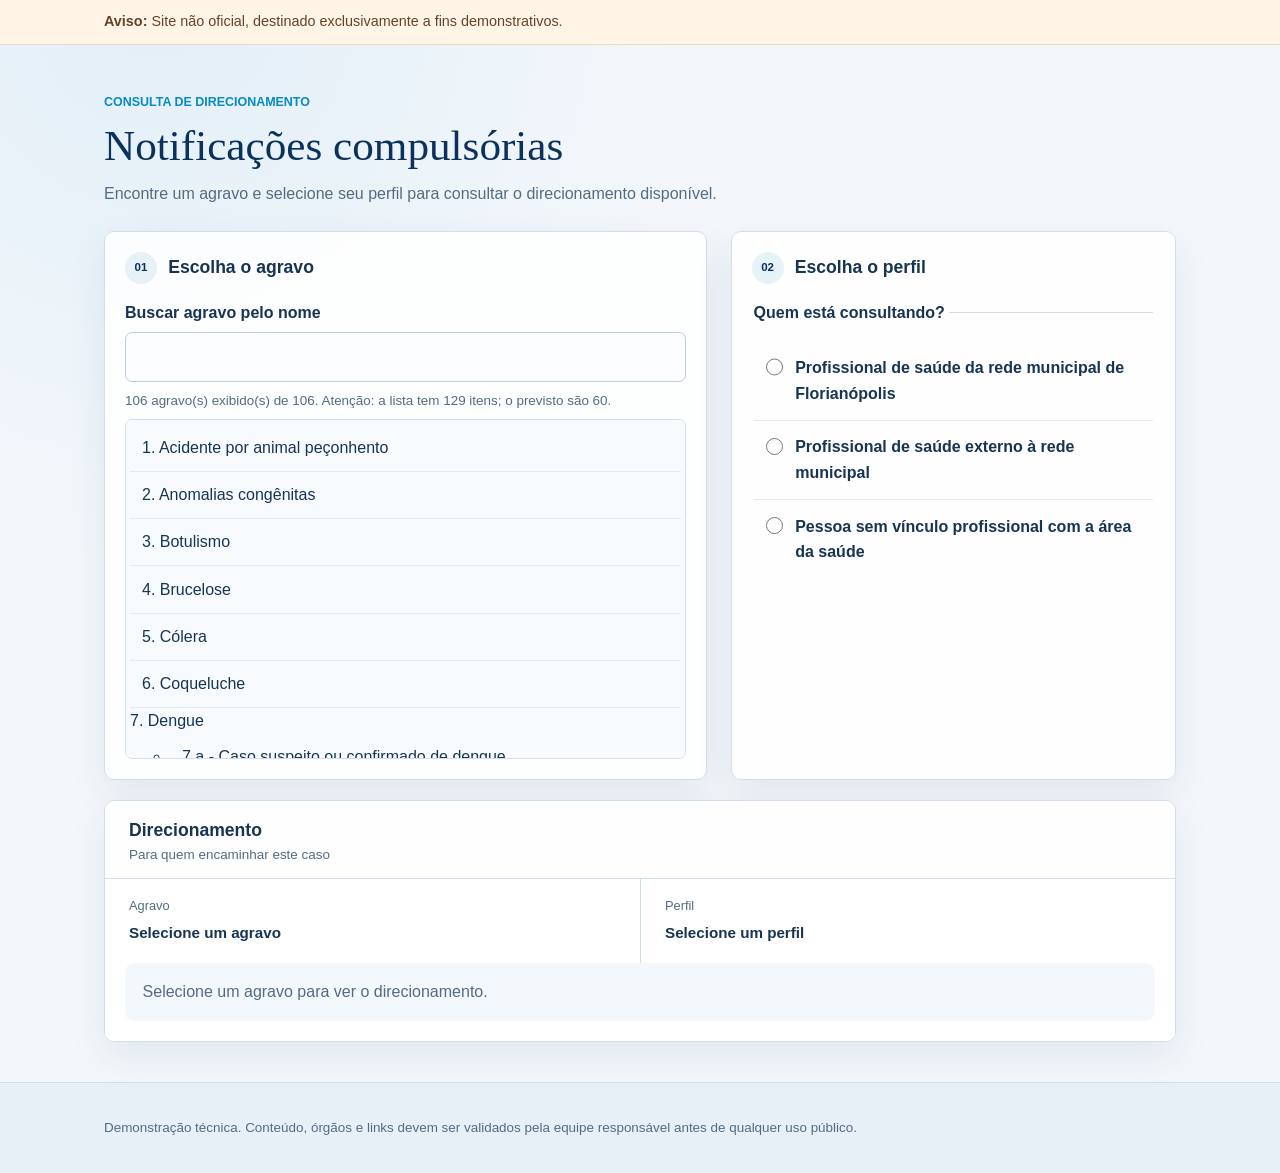
==== public/notificacao.html @ 5b137be0 "Update script source in notificacao.html" ====
<!doctype html>
<html lang="pt-BR">
<head>
  <meta charset="utf-8">
  <meta name="viewport" content="width=device-width, initial-scale=1">
  <meta http-equiv="Content-Security-Policy" content="default-src 'self'; script-src 'self'; style-src 'self'; img-src 'self' data:; connect-src 'self'; base-uri 'none'; form-action 'none'; object-src 'none'">
  <meta name="referrer" content="strict-origin-when-cross-origin">
  <title>Notificação Compulsória — Vigilância em Saúde (DEMONSTRAÇÃO)</title>
  <link rel="stylesheet" href="css/styles.css?v=20261022-vigilancia-epidemiologica">
</head>
<body>
  <a class="pular" href="#principal">Pular para o conteúdo</a>

  <div class="aviso" role="note">
    <div class="wrap">
      <strong>Aviso:</strong> Site não oficial, destinado exclusivamente a fins demonstrativos.
    </div>
  </div>

  <main id="principal" class="wrap">
    <div class="introducao">
      <p class="sobretitulo">Consulta de direcionamento</p>
      <h1>Notificações compulsórias</h1>
      <p>Encontre um agravo e selecione seu perfil para consultar o direcionamento disponível.</p>
    </div>

    <section aria-labelledby="h-agravo">
      <h2 id="h-agravo"><span class="etapa" aria-hidden="true">01</span> Escolha o agravo</h2>
      <label for="busca">Buscar agravo pelo nome</label>
      <input id="busca" type="search" autocomplete="off" aria-describedby="busca-status">
      <p id="busca-status" role="status"></p>
      <ul id="lista-agravos" class="lista-agravos" aria-label="Lista de agravos"></ul>
      <div id="conceito-agravo" class="conceito-agravo" role="tooltip" hidden></div>
    </section>

    <section aria-labelledby="h-perfil">
      <h2 id="h-perfil"><span class="etapa" aria-hidden="true">02</span> Escolha o perfil</h2>
      <fieldset>
        <legend>Quem está consultando?</legend>
        <div id="perfis"></div>
      </fieldset>
    </section>

    <section aria-labelledby="h-resultado">
      <h2 id="h-resultado"><span class="etapa" aria-hidden="true">03</span> Direcionamento</h2>
      <div id="resultado" class="resultado" aria-live="polite"></div>
    </section>
  </main>

  <footer class="rodape">
    <div class="wrap">
      <p>Demonstração técnica. Conteúdo, órgãos e links devem ser validados pela equipe responsável antes de qualquer uso público.</p>
    </div>
  </footer>

  <script src="js/app.js?v=20261022-exigir-agravo" defer></script>
</body>
</html>
---- public/css/styles.css ----
:root {
  color-scheme: light;
  --cor-texto: #173452;
  --cor-texto-suave: #536b83;
  --cor-fundo: #f3f7fb;
  --cor-superficie: #ffffff;
  --cor-primaria: #078bc2;
  --cor-primaria-escura: #0b315d;
  --cor-destaque: #a33e35;
  --cor-fundo-suave: #e7f1f8;
  --cor-borda: #d2dfeb;
  --sombra: 0 14px 38px rgba(16, 50, 86, .08);
  --fonte: "Aptos", "Segoe UI", sans-serif;
}

* { box-sizing: border-box; }
body {
  margin: 0;
  font-family: var(--fonte);
  color: var(--cor-texto);
  background: radial-gradient(ellipse at 12% 0%, #e3eff8 0, transparent 34rem), var(--cor-fundo);
  line-height: 1.6;
}
.wrap { max-width: 1120px; margin: 0 auto; padding: 1.25rem 1.5rem; }

.pular { position: absolute; left: -999px; }
.pular:focus { left: 1rem; top: 1rem; background: #fff; padding: .5rem 1rem; z-index: 10; outline: 3px solid var(--cor-primaria); }

.topo { background: var(--cor-primaria-escura); color: #fff; border-bottom: 4px solid #12a8d8; }
.topo .wrap { display: flex; align-items: center; padding-top: .75rem; padding-bottom: .75rem; }
.marca { display: flex; align-items: center; gap: .75rem; }
.marca-simbolo { display: grid; place-items: center; width: 2.5rem; height: 2.5rem; border: 1px solid rgba(255, 255, 255, .4); border-radius: 7px; color: #fff; font-size: .8rem; font-weight: 800; }
.marca-nome { display: grid; gap: .05rem; font-size: .95rem; font-weight: 700; line-height: 1.2; }
.marca-nome small { color: #c6e3f1; font-size: .72rem; font-weight: 500; text-transform: uppercase; }

.aviso { background: #fff4e6; color: #63442b; border-bottom: 1px solid #ead9c3; font-size: .9rem; }
.aviso .wrap { padding-top: .65rem; padding-bottom: .65rem; }

#principal {
  display: grid;
  grid-template-columns: minmax(0, 1.15fr) minmax(300px, .85fr);
  gap: 1.25rem 1.5rem;
  padding-top: 2.5rem;
  padding-bottom: 2.5rem;
}
.introducao { grid-column: 1 / -1; max-width: 760px; padding: .5rem 0 .25rem; }
.sobretitulo { margin: 0 0 .55rem; color: var(--cor-primaria); font-size: .78rem; font-weight: 800; text-transform: uppercase; }
h1 {
  max-width: 760px;
  margin: 0 0 .7rem;
  font-family: Georgia, "Times New Roman", serif;
  font-size: 2.7rem;
  font-weight: 500;
  line-height: 1.12;
  color: #0b315d;
}
.introducao > p:last-child { max-width: 680px; margin: 0; color: var(--cor-texto-suave); }
#principal > section {
  min-width: 0;
  padding: 1.25rem;
  background: rgba(255, 255, 255, .88);
  border: 1px solid var(--cor-borda);
  border-radius: 10px;
  box-shadow: var(--sombra);
}
#principal > section[aria-labelledby="h-resultado"] {
  grid-column: 1 / -1;
  padding: 0;
  overflow: hidden;
}
#principal > section[aria-labelledby="h-resultado"] > h2 {
  display: block;
  margin: 0;
  padding: 1.1rem 1.5rem .9rem;
  border-bottom: 1px solid var(--cor-borda);
}
#principal > section[aria-labelledby="h-resultado"] > h2 .etapa { display: none; }
#principal > section[aria-labelledby="h-resultado"] > h2::after {
  display: block;
  margin-top: .25rem;
  color: var(--cor-texto-suave);
  content: "Para quem encaminhar este caso";
  font-size: .84rem;
  font-weight: 400;
}
.resultado { min-height: 0; padding: 0; border: 0; border-radius: 0; background: #fff; }
.resultado-contexto { display: grid; grid-template-columns: repeat(2, minmax(0, 1fr)); }
.resultado-campo { min-width: 0; display: grid; align-content: start; gap: .3rem; padding: 1.1rem 1.5rem; }
.resultado-campo + .resultado-campo { border-left: 1px solid var(--cor-borda); }
.resultado-rotulo { color: var(--cor-texto-suave); font-size: .8rem; }
.resultado-valor { color: var(--cor-texto); font-size: .95rem; overflow-wrap: anywhere; }
.resultado-conteudo { padding: 0 1.25rem 1.25rem; }
.resultado-mensagem { margin: 0; padding: 1rem 1.1rem; border-radius: 9px; color: var(--cor-texto-suave); background: #f2f8fc; }
.resultado-contato {
  padding: 1.25rem 1.5rem;
  border-left: 4px solid #0b8993;
  border-radius: 12px;
  background: #e2f3f4;
}
.resultado-contato-rotulo { margin: 0 0 .15rem; color: var(--cor-texto-suave); font-size: .85rem; }
.resultado-contato-titulo { margin: 0 0 .85rem; color: var(--cor-primaria-escura); font-size: 1.15rem; }
.resultado-contato-acoes { display: flex; flex-wrap: wrap; align-items: center; gap: .75rem 1rem; }
.resultado-telefone { color: var(--cor-primaria-escura); font-size: clamp(1.3rem, 3vw, 1.75rem); font-weight: 800; text-decoration: none; }
.botao-ligar, .botao-copiar {
  min-height: 44px;
  display: inline-flex;
  align-items: center;
  justify-content: center;
  gap: .5rem;
  padding: .65rem 1rem;
  border: 1px solid transparent;
  border-radius: 9px;
  font: inherit;
  font-size: .9rem;
  font-weight: 700;
  text-decoration: none;
  cursor: pointer;
  transition: background .16s ease, border-color .16s ease, transform .16s ease;
}
.botao-ligar { color: #fff; background: #087f89; }
.botao-ligar:hover { background: #066b74; }
.botao-ligar-icone { font-size: 1.05rem; }
.botao-celk {
  min-height: 46px;
  display: inline-flex;
  align-items: center;
  justify-content: center;
  gap: .65rem;
  padding: .7rem 1.1rem;
  border-radius: 9px;
  color: #fff;
  background: #087f89;
  font-size: .95rem;
  font-weight: 700;
  text-decoration: none;
  transition: background .16s ease, transform .16s ease;
}
.botao-celk:hover { background: #066b74; transform: translateY(-1px); }
.botao-celk:focus-visible { outline: 3px solid #12a8d8; outline-offset: 3px; }
.botao-celk-icone { font-size: 1.1rem; }
.botao-copiar { margin-top: .8rem; border-color: var(--cor-borda); color: var(--cor-primaria-escura); background: transparent; font-weight: 500; }
.botao-copiar:hover { border-color: #93bec8; background: rgba(255, 255, 255, .55); }
.botao-ligar:focus-visible, .botao-copiar:focus-visible { outline: 3px solid #12a8d8; outline-offset: 3px; }
.resultado-status-copia { min-height: 1.35em; margin: .25rem 0 0; color: var(--cor-primaria-escura); font-size: .82rem; }
.resultado-painel { padding: 1.1rem 1.25rem; border-left: 4px solid var(--cor-primaria); border-radius: 0 9px 9px 0; background: #f2f8fc; }
.resultado-painel p { margin: .35rem 0; }
.resultado-painel-titulo { color: var(--cor-primaria-escura); font-size: 1.05rem; font-weight: 750; }
.resultado-painel-texto { line-height: 1.65; }
.resultado-painel-orgao { font-weight: 700; }
.resultado-painel a { color: var(--cor-primaria-escura); font-weight: 700; text-underline-offset: .2em; }
h2 { display: flex; align-items: center; gap: .7rem; font-size: 1.1rem; line-height: 1.3; margin: 0 0 1rem; }
.etapa { display: grid; place-items: center; flex: 0 0 2rem; width: 2rem; height: 2rem; border-radius: 50%; background: var(--cor-fundo-suave); color: var(--cor-primaria-escura); font-size: .72rem; font-weight: 800; }

label { display: block; font-weight: 650; margin-bottom: .4rem; }
input[type="search"] {
  width: 100%; min-height: 48px; padding: .7rem .85rem; font: inherit; color: var(--cor-texto);
  background: #fbfdff; border: 1px solid #bbccdc; border-radius: 7px;
  transition: border-color .18s ease, box-shadow .18s ease, background .18s ease;
}
input[type="search"]:focus { background: #fff; border-color: var(--cor-primaria); box-shadow: 0 0 0 3px rgba(7, 139, 194, .16); outline: 0; }
button:focus-visible, input[type="radio"]:focus-visible {
  outline: 3px solid #12a8d8; outline-offset: 3px;
}
#busca-status { min-height: 1.5em; margin: .5rem 0; color: var(--cor-texto-suave); font-size: .84rem; }

.lista-agravos { list-style: none; padding: .25rem; margin: .5rem 0 0; max-height: 340px; overflow: auto; background: #f7fbfe; border: 1px solid var(--cor-borda); border-radius: 7px; }
.lista-agravos li { border-bottom: 1px solid #e2ebf3; }
.lista-agravos li:last-child { border-bottom: 0; }
.item-agravo {
  width: 100%; min-height: 44px; text-align: left; padding: .65rem .75rem; font: inherit; background: transparent;
  border: 0; border-radius: 5px; cursor: pointer; color: var(--cor-texto); transition: background .16s ease, color .16s ease;
}
.item-agravo:hover { background: #e8f3fa; }
.item-agravo[aria-pressed="true"] { background: var(--cor-primaria); color: #fff; font-weight: 650; }
.vazio { padding: .9rem; color: var(--cor-texto-suave); }
.conceito-agravo {
  position: fixed;
  z-index: 20;
  width: max-content;
  max-width: min(22rem, calc(100vw - 1.5rem));
  max-height: min(12rem, calc(100vh - 1.5rem));
  overflow: auto;
  padding: .7rem .85rem;
  color: #fff;
  background: #173452;
  border: 1px solid #fff;
  border-radius: 7px;
  box-shadow: 0 6px 20px rgba(16, 50, 86, .24);
  font-size: .9rem;
  line-height: 1.45;
  overflow-wrap: anywhere;
  pointer-events: none;
}
.conceito-agravo[hidden] { display: none; }
.grupo-agravo-titulo:focus-visible { outline: 3px solid #12a8d8; outline-offset: 3px; }

fieldset { min-width: 0; border: 0; border-top: 1px solid var(--cor-borda); padding: 1rem 0 0; }
legend { font-weight: 700; padding: 0 .25rem 0 0; }
.opcao { display: flex; gap: .75rem; align-items: flex-start; padding: .85rem .75rem; margin: 0; border-bottom: 1px solid #e3ebf2; cursor: pointer; }
.opcao:last-child { border-bottom: 0; }
.opcao input { flex: 0 0 auto; margin: .2rem 0 0; width: 1.1rem; height: 1.1rem; accent-color: var(--cor-primaria); }
.opcao:has(input:checked) { color: var(--cor-primaria-escura); background: #edf6fb; border-radius: 6px; }

.pendente { display: inline-block; margin-top: .4rem; }

.rodape { background: #e7f0f7; border-top: 1px solid var(--cor-borda); }
.rodape p { font-size: .84rem; color: var(--cor-texto-suave); margin: 0; padding: .9rem 0; }

@media (max-width: 720px) {
  .wrap { padding-left: 1rem; padding-right: 1rem; }
  #principal { grid-template-columns: minmax(0, 1fr); gap: 1rem; padding-top: 1.75rem; padding-bottom: 1.75rem; }
  #principal > section[aria-labelledby="h-resultado"] { grid-column: auto; }
  #principal > section { padding: 1rem; }
  #principal > section[aria-labelledby="h-resultado"] { padding: 0; }
  #principal > section[aria-labelledby="h-resultado"] > h2 { padding: 1rem; }
  .resultado-contexto { grid-template-columns: minmax(0, 1fr); }
  .resultado-campo { padding: .85rem 1rem; }
  .resultado-campo + .resultado-campo { border-top: 1px solid var(--cor-borda); border-left: 0; }
  .resultado-conteudo { padding: 0 .75rem .75rem; }
  .resultado-contato { padding: 1rem; }
  .resultado-contato-acoes { align-items: flex-start; flex-direction: column; }
  .botao-celk { width: 100%; }
  .introducao { padding-top: 0; }
  h1 { font-size: 1.9rem; }
  .lista-agravos { max-height: 280px; }
}
@media (prefers-reduced-motion: reduce) { *, *::before, *::after { transition: none !important; scroll-behavior: auto !important; } }
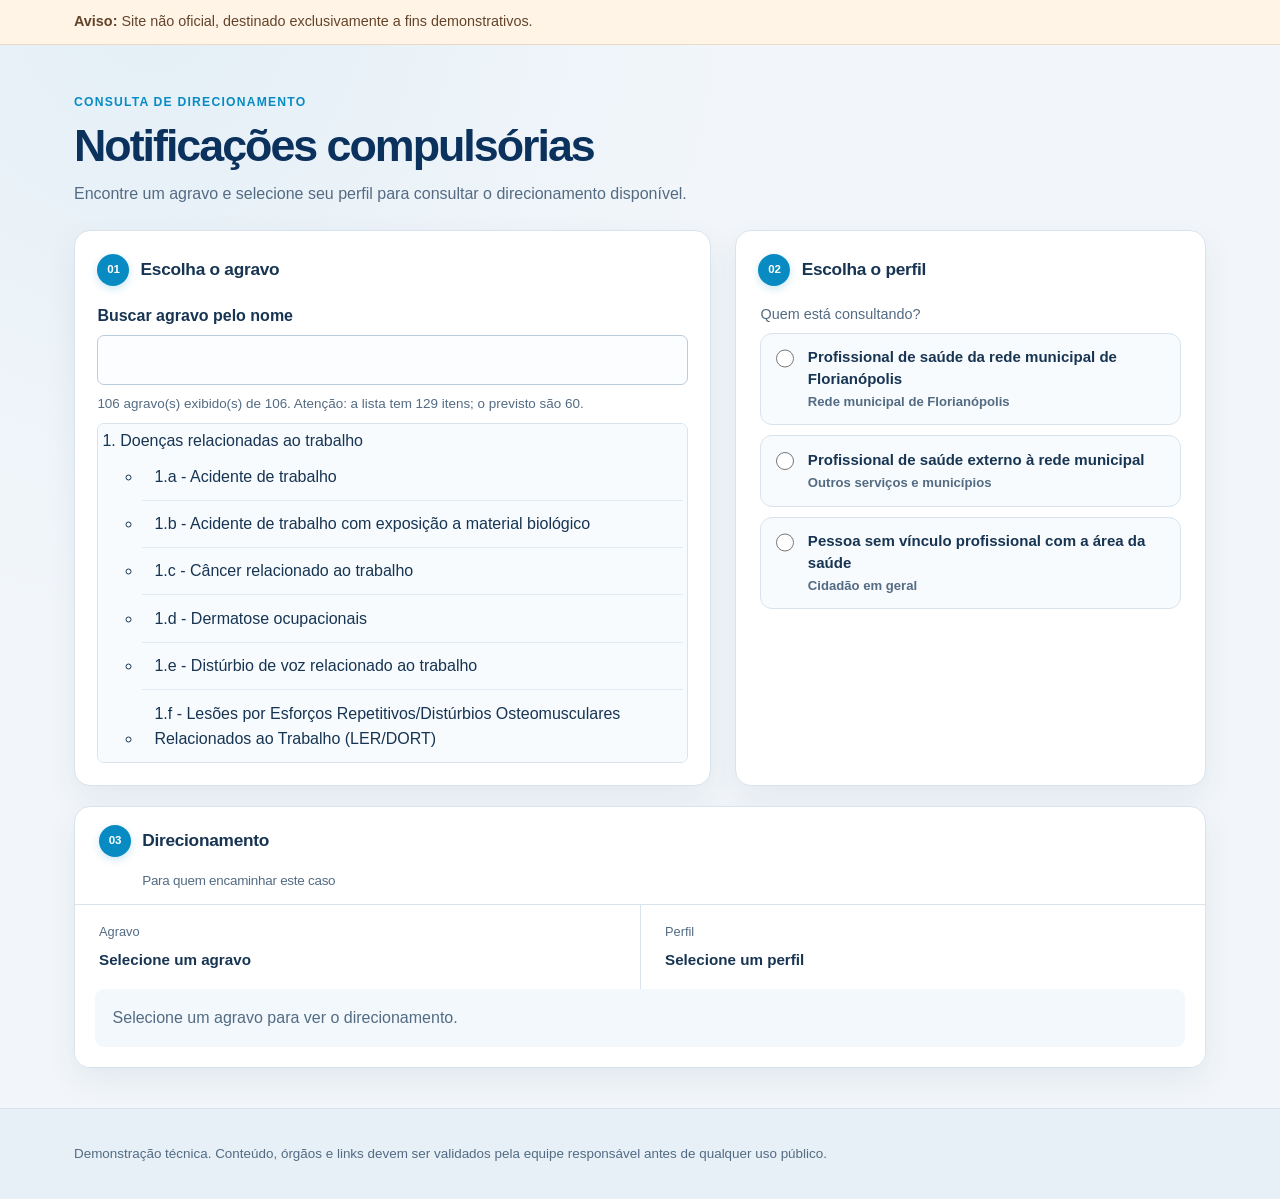
==== commit 1a2095b7: "Reorder and renumber notification items Co-authored-by: Copilot <223556219+Copilot@users.noreply.git" ====
--- a/public/notificacao.html
+++ b/public/notificacao.html
@@ -6,7 +6,7 @@
   <meta http-equiv="Content-Security-Policy" content="default-src 'self'; script-src 'self'; style-src 'self'; img-src 'self' data:; connect-src 'self'; base-uri 'none'; form-action 'none'; object-src 'none'">
   <meta name="referrer" content="strict-origin-when-cross-origin">
   <title>Notificação Compulsória — Vigilância em Saúde (DEMONSTRAÇÃO)</title>
-  <link rel="stylesheet" href="css/styles.css?v=20261022-vigilancia-epidemiologica">
+  <link rel="stylesheet" href="css/styles.css?v=20261022-direcionamento-azul">
 </head>
 <body>
   <a class="pular" href="#principal">Pular para o conteúdo</a>
@@ -53,6 +53,6 @@
     </div>
   </footer>
 
-  <script src="js/app.js?v=20261022-exigir-agravo" defer></script>
+  <script src="js/app.js?v=20261022-renumerar-agravos" defer></script>
 </body>
 </html>
--- a/public/css/styles.css
+++ b/public/css/styles.css
@@ -2,14 +2,14 @@
   color-scheme: light;
   --cor-texto: #173452;
   --cor-texto-suave: #536b83;
-  --cor-fundo: #f3f7fb;
+  --cor-fundo: #f2f6fa;
   --cor-superficie: #ffffff;
   --cor-primaria: #078bc2;
   --cor-primaria-escura: #0b315d;
   --cor-destaque: #a33e35;
-  --cor-fundo-suave: #e7f1f8;
-  --cor-borda: #d2dfeb;
-  --sombra: 0 14px 38px rgba(16, 50, 86, .08);
+  --cor-fundo-suave: #e8f3f9;
+  --cor-borda: #d8e3ed;
+  --sombra: 0 12px 32px rgba(16, 50, 86, .07);
   --fonte: "Aptos", "Segoe UI", sans-serif;
 }
 
@@ -18,10 +18,10 @@
   margin: 0;
   font-family: var(--fonte);
   color: var(--cor-texto);
-  background: radial-gradient(ellipse at 12% 0%, #e3eff8 0, transparent 34rem), var(--cor-fundo);
+  background: radial-gradient(ellipse at 12% 0%, #e4eff7 0, transparent 36rem), var(--cor-fundo);
   line-height: 1.6;
 }
-.wrap { max-width: 1120px; margin: 0 auto; padding: 1.25rem 1.5rem; }
+.wrap { max-width: 1180px; margin: 0 auto; padding: 1.25rem 1.5rem; }
 
 .pular { position: absolute; left: -999px; }
 .pular:focus { left: 1rem; top: 1rem; background: #fff; padding: .5rem 1rem; z-index: 10; outline: 3px solid var(--cor-primaria); }
@@ -44,23 +44,23 @@
   padding-bottom: 2.5rem;
 }
 .introducao { grid-column: 1 / -1; max-width: 760px; padding: .5rem 0 .25rem; }
-.sobretitulo { margin: 0 0 .55rem; color: var(--cor-primaria); font-size: .78rem; font-weight: 800; text-transform: uppercase; }
+.sobretitulo { margin: 0 0 .55rem; color: var(--cor-primaria); font-size: .76rem; font-weight: 800; letter-spacing: .1em; text-transform: uppercase; }
 h1 {
   max-width: 760px;
   margin: 0 0 .7rem;
-  font-family: Georgia, "Times New Roman", serif;
-  font-size: 2.7rem;
-  font-weight: 500;
-  line-height: 1.12;
+  font-size: clamp(2rem, 4vw, 2.8rem);
+  font-weight: 750;
+  letter-spacing: -.045em;
+  line-height: 1.08;
   color: #0b315d;
 }
 .introducao > p:last-child { max-width: 680px; margin: 0; color: var(--cor-texto-suave); }
 #principal > section {
   min-width: 0;
-  padding: 1.25rem;
-  background: rgba(255, 255, 255, .88);
+  padding: 1.4rem;
+  background: var(--cor-superficie);
   border: 1px solid var(--cor-borda);
-  border-radius: 10px;
+  border-radius: 16px;
   box-shadow: var(--sombra);
 }
 #principal > section[aria-labelledby="h-resultado"] {
@@ -69,14 +69,17 @@
   overflow: hidden;
 }
 #principal > section[aria-labelledby="h-resultado"] > h2 {
-  display: block;
+  display: grid;
+  grid-template-columns: 2rem minmax(0, 1fr);
+  column-gap: .7rem;
+  align-items: center;
   margin: 0;
   padding: 1.1rem 1.5rem .9rem;
   border-bottom: 1px solid var(--cor-borda);
 }
-#principal > section[aria-labelledby="h-resultado"] > h2 .etapa { display: none; }
 #principal > section[aria-labelledby="h-resultado"] > h2::after {
   display: block;
+  grid-column: 2;
   margin-top: .25rem;
   color: var(--cor-texto-suave);
   content: "Para quem encaminhar este caso";
@@ -93,9 +96,9 @@
 .resultado-mensagem { margin: 0; padding: 1rem 1.1rem; border-radius: 9px; color: var(--cor-texto-suave); background: #f2f8fc; }
 .resultado-contato {
   padding: 1.25rem 1.5rem;
-  border-left: 4px solid #0b8993;
+  border-left: 4px solid var(--cor-primaria);
   border-radius: 12px;
-  background: #e2f3f4;
+  background: #e8f3f9;
 }
 .resultado-contato-rotulo { margin: 0 0 .15rem; color: var(--cor-texto-suave); font-size: .85rem; }
 .resultado-contato-titulo { margin: 0 0 .85rem; color: var(--cor-primaria-escura); font-size: 1.15rem; }
@@ -117,8 +120,8 @@
   cursor: pointer;
   transition: background .16s ease, border-color .16s ease, transform .16s ease;
 }
-.botao-ligar { color: #fff; background: #087f89; }
-.botao-ligar:hover { background: #066b74; }
+.botao-ligar { color: #fff; background: var(--cor-primaria); }
+.botao-ligar:hover { background: #0675a5; }
 .botao-ligar-icone { font-size: 1.05rem; }
 .botao-celk {
   min-height: 46px;
@@ -129,17 +132,17 @@
   padding: .7rem 1.1rem;
   border-radius: 9px;
   color: #fff;
-  background: #087f89;
+  background: var(--cor-primaria);
   font-size: .95rem;
   font-weight: 700;
   text-decoration: none;
   transition: background .16s ease, transform .16s ease;
 }
-.botao-celk:hover { background: #066b74; transform: translateY(-1px); }
+.botao-celk:hover { background: #0675a5; transform: translateY(-1px); }
 .botao-celk:focus-visible { outline: 3px solid #12a8d8; outline-offset: 3px; }
 .botao-celk-icone { font-size: 1.1rem; }
 .botao-copiar { margin-top: .8rem; border-color: var(--cor-borda); color: var(--cor-primaria-escura); background: transparent; font-weight: 500; }
-.botao-copiar:hover { border-color: #93bec8; background: rgba(255, 255, 255, .55); }
+.botao-copiar:hover { border-color: #9ec7db; background: rgba(255, 255, 255, .65); }
 .botao-ligar:focus-visible, .botao-copiar:focus-visible { outline: 3px solid #12a8d8; outline-offset: 3px; }
 .resultado-status-copia { min-height: 1.35em; margin: .25rem 0 0; color: var(--cor-primaria-escura); font-size: .82rem; }
 .resultado-painel { padding: 1.1rem 1.25rem; border-left: 4px solid var(--cor-primaria); border-radius: 0 9px 9px 0; background: #f2f8fc; }
@@ -148,8 +151,8 @@
 .resultado-painel-texto { line-height: 1.65; }
 .resultado-painel-orgao { font-weight: 700; }
 .resultado-painel a { color: var(--cor-primaria-escura); font-weight: 700; text-underline-offset: .2em; }
-h2 { display: flex; align-items: center; gap: .7rem; font-size: 1.1rem; line-height: 1.3; margin: 0 0 1rem; }
-.etapa { display: grid; place-items: center; flex: 0 0 2rem; width: 2rem; height: 2rem; border-radius: 50%; background: var(--cor-fundo-suave); color: var(--cor-primaria-escura); font-size: .72rem; font-weight: 800; }
+h2 { display: flex; align-items: center; gap: .7rem; font-size: 1.08rem; letter-spacing: -.015em; line-height: 1.3; margin: 0 0 1.1rem; }
+.etapa { display: grid; place-items: center; flex: 0 0 2rem; width: 2rem; height: 2rem; border-radius: 50%; background: var(--cor-primaria); color: #fff; font-size: .72rem; font-weight: 800; box-shadow: 0 3px 8px rgba(7, 139, 194, .2); }
 
 label { display: block; font-weight: 650; margin-bottom: .4rem; }
 input[type="search"] {
@@ -194,12 +197,33 @@
 .conceito-agravo[hidden] { display: none; }
 .grupo-agravo-titulo:focus-visible { outline: 3px solid #12a8d8; outline-offset: 3px; }
 
-fieldset { min-width: 0; border: 0; border-top: 1px solid var(--cor-borda); padding: 1rem 0 0; }
-legend { font-weight: 700; padding: 0 .25rem 0 0; }
-.opcao { display: flex; gap: .75rem; align-items: flex-start; padding: .85rem .75rem; margin: 0; border-bottom: 1px solid #e3ebf2; cursor: pointer; }
-.opcao:last-child { border-bottom: 0; }
-.opcao input { flex: 0 0 auto; margin: .2rem 0 0; width: 1.1rem; height: 1.1rem; accent-color: var(--cor-primaria); }
-.opcao:has(input:checked) { color: var(--cor-primaria-escura); background: #edf6fb; border-radius: 6px; }
+fieldset { min-width: 0; border: 0; padding: 0; }
+legend { margin-bottom: .4rem; color: var(--cor-texto-suave); font-size: .9rem; font-weight: 500; padding: 0; }
+#perfis { display: grid; gap: .6rem; }
+.opcao {
+  display: flex;
+  gap: .85rem;
+  align-items: flex-start;
+  min-height: 72px;
+  padding: .8rem .9rem;
+  margin: 0;
+  border: 1px solid var(--cor-borda);
+  border-radius: 12px;
+  background: #f8fbfd;
+  cursor: pointer;
+  transition: border-color .16s ease, background .16s ease, box-shadow .16s ease, transform .16s ease;
+}
+.opcao:hover { border-color: #9ec7db; background: #f1f8fc; }
+.opcao input { flex: 0 0 auto; margin: .18rem 0 0; width: 1.15rem; height: 1.15rem; accent-color: var(--cor-primaria); }
+.opcao-texto { display: grid; gap: .2rem; min-width: 0; }
+.opcao-titulo { color: var(--cor-texto); font-size: .94rem; font-weight: 700; line-height: 1.45; }
+.opcao-descricao { color: var(--cor-texto-suave); font-size: .82rem; line-height: 1.4; }
+.opcao:has(input:checked) {
+  border-color: var(--cor-primaria);
+  background: #e8f5fa;
+  box-shadow: inset 0 0 0 1px var(--cor-primaria);
+}
+.opcao:has(input:checked) .opcao-titulo { color: var(--cor-primaria-escura); }
 
 .pendente { display: inline-block; margin-top: .4rem; }
 
@@ -221,7 +245,7 @@
   .resultado-contato-acoes { align-items: flex-start; flex-direction: column; }
   .botao-celk { width: 100%; }
   .introducao { padding-top: 0; }
-  h1 { font-size: 1.9rem; }
+  h1 { font-size: 2rem; }
   .lista-agravos { max-height: 280px; }
 }
 @media (prefers-reduced-motion: reduce) { *, *::before, *::after { transition: none !important; scroll-behavior: auto !important; } }
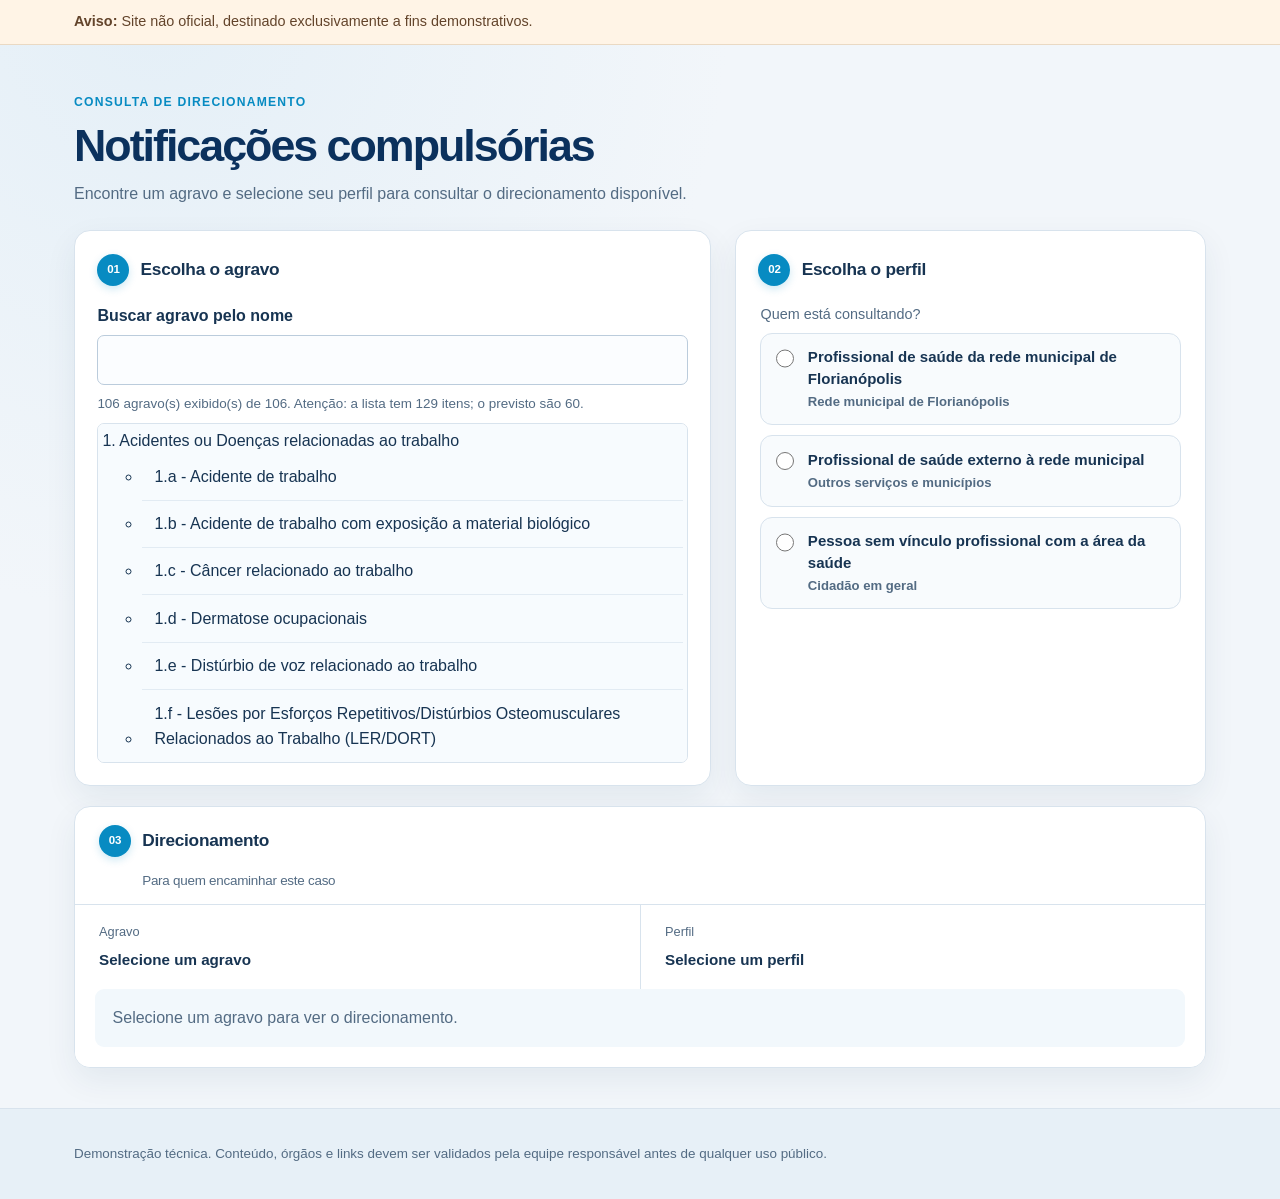
==== commit 43d0db79: "Integra formulário de acidente e PDF completo Co-authored-by: Copilot <223556219+Copilot@users.norep" ====
--- a/public/notificacao.html
+++ b/public/notificacao.html
@@ -6,7 +6,8 @@
   <meta http-equiv="Content-Security-Policy" content="default-src 'self'; script-src 'self'; style-src 'self'; img-src 'self' data:; connect-src 'self'; base-uri 'none'; form-action 'none'; object-src 'none'">
   <meta name="referrer" content="strict-origin-when-cross-origin">
   <title>Notificação Compulsória — Vigilância em Saúde (DEMONSTRAÇÃO)</title>
-  <link rel="stylesheet" href="css/styles.css?v=20261022-direcionamento-azul">
+  <link rel="stylesheet" href="css/styles.css?v=20261027-inline-form">
+  <link rel="stylesheet" href="css/formulario-acidente.css?v=20261027-inline-form">
 </head>
 <body>
   <a class="pular" href="#principal">Pular para o conteúdo</a>
@@ -53,6 +54,365 @@
     </div>
   </footer>
 
-  <script src="js/app.js?v=20261022-renumerar-agravos" defer></script>
+  <template id="form-acidente-template">
+  <div class="acidente-inline">
+  <div class="form-app">
+  <header class="top-bar">
+  <div class="progress-track" id="progressTrack" aria-hidden="true">
+  <div class="progress-seg" data-seg="1"></div>
+  <div class="progress-seg" data-seg="2"></div>
+  <div class="progress-seg" data-seg="3"></div>
+  <div class="progress-seg" data-seg="4"></div>
+  <div class="progress-seg" data-seg="5"></div>
+  <div class="progress-seg" data-seg="6"></div>
+  </div>
+  <div class="shell-container row between items-center">
+  <span class="pill">Notificação de Acidente</span>
+  <button type="button" class="btn btn-back-consulta" data-voltar-consulta>&larr; Voltar &#224; consulta</button><span class="step-counter" id="stepCounter">Tela 1 de 6</span>
+  </div>
+  <div class="shell-container">
+  <div class="alert" data-variant="destructive" role="note">
+  <strong>Protótipo demonstrativo: não informe dados reais.</strong>
+  <p>Os dados ficam armazenados somente neste navegador e não são enviados à Vigilância Epidemiológica.</p>
+  </div>
+  </div>
+  <div class="shell-container hospital-alert-container">
+  <div class="alert hospital-alert" role="note">
+  <strong>Orientação para hospitais</strong>
+  <p>Se você estiver em Hospital com Núcleo de Vigilância Hospitalar, comunique-o imediatamente:</p>
+  <ul>
+  <li>Hospital Florianópolis — (48) 3380-8700</li>
+  <li>Hospital Governador Celso Ramos — (48) 3664-3600</li>
+  <li>Hospital Infantil Joana de Gusmão — (48) 3664-3200</li>
+  <li>Hospital Nereu Ramos — (48) 3665-9401</li>
+  <li>Hospital Universitário — (48) 3721-2067</li>
+  </ul>
+  </div>
+  </div>
+  </header>
+
+  <main class="step-area" id="mainArea">
+
+  <!-- TELA 1 -->
+  <section class="screen active" data-screen="1">
+  <h1 class="screen-title">Quem foi atendido</h1>
+  <p class="screen-sub">Dados de identificação do trabalhador acidentado.</p>
+  <div class="field-group">
+  <div>
+  <label class="field-label" for="nome">Nome completo</label>
+  <input class="input input-lg" id="nome" type="text" placeholder="Ex.: Maria Aparecida Souza" data-required="Informe o nome completo" data-key="nome">
+  <div class="field-error" data-err="nome">Informe o nome completo</div>
+  </div>
+  <div>
+  <label class="field-label" for="nascimento">Data de nascimento</label>
+  <input class="input input-lg" id="nascimento" type="date" data-key="nascimento" data-required="Informe a data de nascimento">
+  <div class="field-error" data-err="nascimento">Informe a data de nascimento</div>
+  </div>
+  <div>
+  <label class="field-label" for="cpf">CPF</label>
+  <input class="input input-lg" id="cpf" type="text" inputmode="numeric" maxlength="14" placeholder="000.000.000-00" data-key="cpf" data-required="Informe o CPF">
+  <div class="field-error" data-err="cpf">Informe o CPF</div>
+  <div class="auto-note">
+  <svg width="14" height="14" viewBox="0 0 24 24" fill="none" stroke="currentColor" stroke-width="2"><polyline points="23 4 23 10 17 10"></polyline><path d="M20.49 15a9 9 0 1 1-2.12-9.36L23 10"></path></svg>
+  <span>Preenche nome, nascimento, sexo e endereço automaticamente</span>
+  </div>
+  </div>
+  <div>
+  <span class="field-label">Sexo</span>
+  <div class="chip-row" data-chips="sexo" data-single="true" data-required="Selecione o sexo">
+  <button type="button" class="chip" data-value="Masculino">Masculino</button>
+  <button type="button" class="chip" data-value="Feminino">Feminino</button>
+  <button type="button" class="chip" data-value="Ignorado">Ignorado</button>
+  </div>
+  <div class="field-error" data-err="sexo">Selecione o sexo</div>
+  </div>
+  </div>
+  </section>
+
+  <!-- TELA 2 -->
+  <section class="screen" data-screen="2">
+  <h1 class="screen-title">O trabalho</h1>
+  <p class="screen-sub">Vínculo e função exercida no momento do acidente.</p>
+  <div class="field-group">
+  <div>
+  <label class="field-label" for="ocupacao">Ocupação / cargo</label>
+  <input class="input input-lg" id="ocupacao" type="text" placeholder="Ex.: Auxiliar de produção" data-key="ocupacao" data-required="Informe a ocupação">
+  <div class="field-error" data-err="ocupacao">Informe a ocupação</div>
+  </div>
+  <div>
+  <label class="field-label" for="situacao">Situação no mercado de trabalho</label>
+  <select class="input input-lg" id="situacao" data-key="situacao" data-required="Selecione a situação">
+  <option value="">Selecione</option>
+  <option>Registrado</option>
+  <option>Não registrado</option>
+  <option>Autônomo</option>
+  <option>Servidor público</option>
+  <option>Aposentado</option>
+  <option>Desempregado</option>
+  <option>Temporário</option>
+  <option>Cooperativado</option>
+  <option>Trabalhador avulso</option>
+  <option>Empregador</option>
+  <option>Outros</option>
+  <option>Ignorado</option>
+  </select>
+  <div class="field-error" data-err="situacao">Selecione a situação</div>
+  </div>
+  <div>
+  <span class="field-label">Tempo nessa ocupação</span>
+  <div class="unit-row">
+  <input class="input input-lg" id="tempoNum" type="number" min="0" placeholder="Ex.: 4" data-key="tempoNum" data-required="Informe o tempo">
+  <select class="input input-lg" id="tempoUnidade" data-key="tempoUnidade">
+  <option>Dias</option>
+  <option>Meses</option>
+  <option selected>Anos</option>
+  </select>
+  </div>
+  <div class="field-error" data-err="tempoNum">Informe o tempo na ocupação</div>
+  </div>
+  <div>
+  <label class="field-label" for="cnpj">CNPJ ou CPF do empregador</label>
+  <input class="input input-lg" id="cnpj" type="text" inputmode="numeric" placeholder="00.000.000/0000-00" data-key="cnpj" data-required="Informe o CNPJ ou CPF">
+  <div class="field-error" data-err="cnpj">Informe o CNPJ ou CPF</div>
+  <div class="auto-note">
+  <svg width="14" height="14" viewBox="0 0 24 24" fill="none" stroke="currentColor" stroke-width="2"><polyline points="23 4 23 10 17 10"></polyline><path d="M20.49 15a9 9 0 1 1-2.12-9.36L23 10"></path></svg>
+  <span>Preenche razão social, CNAE e endereço da empresa automaticamente</span>
+  </div>
+  </div>
+  </div>
+  </section>
+
+  <!-- TELA 3 -->
+  <section class="screen" data-screen="3">
+  <h1 class="screen-title">O acidente</h1>
+  <p class="screen-sub">Quando e onde o acidente aconteceu.</p>
+  <div class="field-group">
+  <div class="highlight-box">
+  <span class="field-label">Tipo de acidente</span>
+  <div class="chip-row" data-chips="tipoAcidente" data-single="true" data-required="Selecione o tipo de acidente" data-dynamic="tipo">
+  <button type="button" class="chip chip-lg" data-value="Típico">Típico</button>
+  <button type="button" class="chip chip-lg" data-value="Trajeto">Trajeto</button>
+  <button type="button" class="chip chip-lg" data-value="Ignorado">Ignorado</button>
+  </div>
+  <p class="hint-line">Esta escolha define quais campos são obrigatórios.</p>
+  <div class="field-error" data-err="tipoAcidente">Selecione o tipo de acidente</div>
+  </div>
+  <div>
+  <label class="field-label" for="dataAcidente">Data do acidente</label>
+  <input class="input input-lg" id="dataAcidente" type="date" data-key="dataAcidente" data-required="Informe a data do acidente">
+  <div class="field-error" data-err="dataAcidente">Informe a data do acidente</div>
+  </div>
+  <div>
+  <label class="field-label" for="horaAcidente">Hora do acidente</label>
+  <input class="input input-lg" id="horaAcidente" type="time" data-key="horaAcidente" data-required="Informe a hora do acidente">
+  <div class="field-error" data-err="horaAcidente">Informe a hora</div>
+  </div>
+  <div>
+  <span class="field-label">Local onde ocorreu</span>
+  <div class="chip-grid" data-chips="local" data-single="true" data-required="Selecione o local">
+  <button type="button" class="chip" data-value="Instalações do contratante">Instalações do contratante</button>
+  <button type="button" class="chip" data-value="Via pública">Via pública</button>
+  <button type="button" class="chip" data-value="Instalações de terceiros">Instalações de terceiros</button>
+  <button type="button" class="chip" data-value="Domicílio próprio">Domicílio próprio</button>
+  <button type="button" class="chip" data-value="Ignorado">Ignorado</button>
+  </div>
+  <div class="field-error" data-err="local">Selecione o local</div>
+  </div>
+  </div>
+  </section>
+
+  <!-- TELA 4 -->
+  <section class="screen" data-screen="4">
+  <h1 class="screen-title">A lesão</h1>
+  <p class="screen-sub">Parte do corpo atingida e forma como ocorreu.</p>
+  <div class="field-group">
+  <div>
+  <span class="field-label">Parte do corpo atingida</span>
+  <div class="chip-grid" data-chips="parteCorpo" data-single="true" data-required="Selecione a parte do corpo">
+  <button type="button" class="chip" data-value="Olho">Olho</button>
+  <button type="button" class="chip" data-value="Cabeça">Cabeça</button>
+  <button type="button" class="chip" data-value="Pescoço">Pescoço</button>
+  <button type="button" class="chip" data-value="Tórax">Tórax</button>
+  <button type="button" class="chip" data-value="Abdome">Abdome</button>
+  <button type="button" class="chip" data-value="Mão">Mão</button>
+  <button type="button" class="chip" data-value="Membro superior">Membro superior</button>
+  <button type="button" class="chip" data-value="Membro inferior">Membro inferior</button>
+  <button type="button" class="chip" data-value="Pé">Pé</button>
+  <button type="button" class="chip" data-value="Todo o corpo">Todo o corpo</button>
+  <button type="button" class="chip" data-value="Outro">Outro</button>
+  <button type="button" class="chip" data-value="Ignorado">Ignorado</button>
+  </div>
+  <div class="field-error" data-err="parteCorpo">Selecione a parte do corpo</div>
+  </div>
+  <div>
+  <span class="field-label">Como ocorreu</span>
+  <div class="chip-row" data-chips="comoOcorreu" data-single="true" data-required="Selecione como ocorreu">
+  <button type="button" class="chip" data-value="Queda">Queda</button>
+  <button type="button" class="chip" data-value="Corte">Corte</button>
+  <button type="button" class="chip" data-value="Prensamento">Prensamento</button>
+  <button type="button" class="chip" data-value="Impacto">Impacto</button>
+  <button type="button" class="chip" data-value="Queimadura">Queimadura</button>
+  <button type="button" class="chip" data-value="Exposição química">Exposição química</button>
+  <button type="button" class="chip" data-value="Choque elétrico">Choque elétrico</button>
+  <button type="button" class="chip" data-value="Atropelamento">Atropelamento</button>
+  <button type="button" class="chip" data-value="Agressão">Agressão</button>
+  <button type="button" class="chip" data-value="Outro">Outro</button>
+  </div>
+  <div class="field-error" data-err="comoOcorreu">Selecione como ocorreu</div>
+  </div>
+  <div>
+  <label class="field-label" for="cid">CID do diagnóstico</label>
+  <input class="input input-lg" id="cid" type="text" placeholder="Ex.: S61.0" maxlength="8" data-key="cid" data-required="Informe o CID">
+  <div class="field-error" data-err="cid">Informe o CID</div>
+  </div>
+  <div>
+  <span class="field-label">Regime de tratamento</span>
+  <div class="chip-row" data-chips="regime" data-single="true" data-required="Selecione o regime de tratamento">
+  <button type="button" class="chip" data-value="Hospitalar">Hospitalar</button>
+  <button type="button" class="chip" data-value="Ambulatorial">Ambulatorial</button>
+  <button type="button" class="chip" data-value="Ambos">Ambos</button>
+  <button type="button" class="chip" data-value="Ignorado">Ignorado</button>
+  </div>
+  <div class="field-error" data-err="regime">Selecione o regime de tratamento</div>
+  </div>
+  </div>
+  </section>
+
+  <!-- TELA 5 -->
+  <section class="screen" data-screen="5">
+  <h1 class="screen-title">O que aconteceu</h1>
+  <p class="screen-sub">Descreva a atividade e os fatores envolvidos.</p>
+  <div class="field-group">
+  <div>
+  <label class="field-label" for="atividade">O que o trabalhador fazia no momento</label>
+  <textarea class="input input-lg" id="atividade" rows="3" placeholder="Ex.: Operava a prensa de chapas na linha 2" data-key="atividade" data-required="Descreva a atividade"></textarea>
+  <div class="field-error" data-err="atividade">Descreva a atividade</div>
+  </div>
+  <div>
+  <label class="field-label" for="maquina">Máquina, equipamento ou substância envolvida</label>
+  <textarea class="input input-lg" id="maquina" rows="2" placeholder="Ex.: Prensa hidráulica modelo P-40" data-key="maquina"></textarea>
+  </div>
+  <div>
+  <span class="field-label">Fatores que contribuíram</span>
+  <div class="chip-grid" data-chips="fatores" data-multi="true">
+  <button type="button" class="chip" data-value="Falta de EPI">Falta de EPI</button>
+  <button type="button" class="chip" data-value="EPI inadequado">EPI inadequado</button>
+  <button type="button" class="chip" data-value="Falta de treinamento">Falta de treinamento</button>
+  <button type="button" class="chip" data-value="Manutenção deficiente">Manutenção deficiente</button>
+  <button type="button" class="chip" data-value="Ritmo ou pressão por produtividade">Ritmo ou pressão por produtividade</button>
+  <button type="button" class="chip" data-value="Organização do trabalho">Organização do trabalho</button>
+  <button type="button" class="chip" data-value="Falta de sinalização">Falta de sinalização</button>
+  <button type="button" class="chip" data-value="Outro">Outro</button>
+  </div>
+  </div>
+  </div>
+  </section>
+
+  <!-- TELA 6 -->
+  <section class="screen" data-screen="6">
+  <h1 class="screen-title">Fechamento</h1>
+  <p class="screen-sub">Situação atual do caso e responsável pelo registro.</p>
+  <div class="field-group">
+  <div>
+  <span class="field-label">Evolução do caso</span>
+  <div class="chip-grid" data-chips="evolucao" data-single="true" data-required="Selecione a evolução">
+  <button type="button" class="chip" data-value="Cura">Cura</button>
+  <button type="button" class="chip" data-value="Incapacidade temporária">Incapacidade temporária</button>
+  <button type="button" class="chip" data-value="Incapacidade parcial permanente">Incapacidade parcial permanente</button>
+  <button type="button" class="chip" data-value="Incapacidade total permanente">Incapacidade total permanente</button>
+  <button type="button" class="chip" data-value="Óbito por acidente de trabalho">Óbito por acidente de trabalho</button>
+  <button type="button" class="chip" data-value="Óbito por outras causas">Óbito por outras causas</button>
+  <button type="button" class="chip" data-value="Outro">Outro</button>
+  <button type="button" class="chip" data-value="Ignorado">Ignorado</button>
+  </div>
+  <div class="field-error" data-err="evolucao">Selecione a evolução</div>
+  </div>
+  <div>
+  <span class="field-label">CAT emitida?</span>
+  <div class="chip-row" data-chips="cat" data-single="true" data-required="Informe se a CAT foi emitida">
+  <button type="button" class="chip" data-value="Sim">Sim</button>
+  <button type="button" class="chip" data-value="Não">Não</button>
+  <button type="button" class="chip" data-value="Não se aplica">Não se aplica</button>
+  <button type="button" class="chip" data-value="Ignorado">Ignorado</button>
+  </div>
+  <div class="field-error" data-err="cat">Informe se a CAT foi emitida</div>
+  </div>
+  <div class="pair-row">
+  <div>
+  <label class="field-label" for="profissional">Profissional responsável</label>
+  <input class="input input-lg" id="profissional" type="text" placeholder="Ex.: Dra. Helena Rocha" data-key="profissional" data-required="Informe o profissional responsável">
+  <div class="field-error" data-err="profissional">Informe o profissional responsável</div>
+  </div>
+  <div>
+  <label class="field-label" for="dataFechamento">Data</label>
+  <input class="input input-lg" id="dataFechamento" type="date" data-key="dataFechamento" data-required="Informe a data">
+  <div class="field-error" data-err="dataFechamento">Informe a data</div>
+  </div>
+  </div>
+  </div>
+  </section>
+
+  <!-- CONCLUSÃO -->
+  <section class="screen" data-screen="7">
+  <div class="success-card">
+  <div class="success-icon">
+  <svg width="32" height="32" viewBox="0 0 24 24" fill="none" stroke="currentColor" stroke-width="2.5"><polyline points="20 6 9 17 4 12"></polyline></svg>
+  </div>
+  <h1 class="screen-title center-text">Ficha demonstrativa preenchida</h1>
+  <p class="screen-sub center-text">Este protótipo não enviou a notificação. Não use esta ficha como comprovante de comunicação.</p>
+  <div class="summary-grid" id="summaryGrid"></div>
+  <div class="actions-row">
+  <button type="button" class="btn" data-variant="outline" id="btnRevisar">Revisar dados</button>
+  <button type="button" class="btn" id="btnNova">Nova notificação</button>
+  </div>
+  <div class="actions-row">
+  <button type="button" class="btn btn-print" id="btnImprimir"><svg width="20" height="20" viewBox="0 0 24 24" fill="none" stroke="currentColor" stroke-width="2"><polyline points="6 9 6 2 18 2 18 9"></polyline><path d="M6 18H4a2 2 0 0 1-2-2v-5a2 2 0 0 1 2-2h16a2 2 0 0 1 2 2v5a2 2 0 0 1-2 2h-2"></path><rect x="6" y="14" width="12" height="8"></rect></svg>Imprimir ficha</button>
+  </div>
+  </div>
+  </section>
+
+  </main>
+
+  <div class="bottom-bar" id="bottomBar">
+  <div class="bottom-inner">
+  <button type="button" class="btn" data-variant="outline" id="btnVoltar">← Voltar</button>
+  <button type="button" class="btn" id="btnContinuar">Continuar →</button>
+  </div>
+  </div>
+
+  <footer class="app-footer" id="form-status" role="status">Protótipo navegável para validação de fluxo · Os dados não são enviados a nenhum sistema</footer>
+  </div>
+
+  <div class="print-only" id="printArea">
+
+  <div class="pf-head">
+  <p class="pf-title">FORMULÁRIO COMPLETO — ACIDENTE DE TRABALHO</p>
+  </div>
+  <p class="pf-date">Data de impressão: <span id="pfDataImpressao"></span></p>
+  <p class="pf-note">Este protótipo não envia notificações. [x] indica uma opção selecionada; [ ] indica uma opção disponível não selecionada.</p>
+  <div id="pfBlocks"></div>
+  <div class="pf-sign">
+  <div>Assinatura do profissional responsável</div>
+  <div>Data</div>
+  </div>
+  </div>
+
+  <dialog class="dialog" id="dlgNova">
+  <div>
+  <header>
+  <h2>Iniciar nova notificação?</h2>
+  <p>Todos os dados preenchidos serão apagados.</p>
+  </header>
+  <footer class="row justify-end gap-2">
+  <button type="button" class="btn" data-variant="ghost" data-dialog-close>Cancelar</button>
+  <button type="button" class="btn" id="btnConfirmaNova">Apagar e recomeçar</button>
+  </footer>
+  </div>
+  </dialog>
+  </div>
+  </template>
+
+  <script src="js/formulario-acidente.js?v=20261027-inline-form" defer></script>
+  <script src="js/app.js?v=20261027-inline-form-manual-open" defer></script>
 </body>
 </html>
--- a/public/css/styles.css
+++ b/public/css/styles.css
@@ -135,9 +135,11 @@
   background: var(--cor-primaria);
   font-size: .95rem;
   font-weight: 700;
+  font-family: inherit;
   text-decoration: none;
   transition: background .16s ease, transform .16s ease;
 }
+.resultado-painel button.botao-celk { border: 0; cursor: pointer; }
 .botao-celk:hover { background: #0675a5; transform: translateY(-1px); }
 .botao-celk:focus-visible { outline: 3px solid #12a8d8; outline-offset: 3px; }
 .botao-celk-icone { font-size: 1.1rem; }
@@ -148,7 +150,7 @@
 .resultado-painel { padding: 1.1rem 1.25rem; border-left: 4px solid var(--cor-primaria); border-radius: 0 9px 9px 0; background: #f2f8fc; }
 .resultado-painel p { margin: .35rem 0; }
 .resultado-painel-titulo { color: var(--cor-primaria-escura); font-size: 1.05rem; font-weight: 750; }
-.resultado-painel-texto { line-height: 1.65; }
+.resultado-painel-texto { line-height: 1.65; white-space: pre-line; }
 .resultado-painel-orgao { font-weight: 700; }
 .resultado-painel a { color: var(--cor-primaria-escura); font-weight: 700; text-underline-offset: .2em; }
 h2 { display: flex; align-items: center; gap: .7rem; font-size: 1.08rem; letter-spacing: -.015em; line-height: 1.3; margin: 0 0 1.1rem; }
--- a/public/css/formulario-acidente.css
+++ b/public/css/formulario-acidente.css
@@ -0,0 +1,373 @@
+.form-app {
+--accent: #078bc2;
+--accent-contrast: #fff;
+--accent-text: #0b315d;
+--surface: #fff;
+--border: #d8e3ed;
+--radius: 10px;
+
+min-height: 100vh;
+display: flex;
+flex-direction: column;
+background: #ffffff;
+}
+.top-bar {
+position: sticky;
+top: 0;
+z-index: 10;
+background: #ffffff;
+border-bottom: 1px solid var(--border);
+}
+.progress-track {
+height: 4px;
+background: #e6eaee;
+display: grid;
+grid-template-columns: repeat(6, 1fr);
+gap: 3px;
+}
+.progress-seg {
+background: #e6eaee;
+transition: background 0.3s ease;
+}
+.progress-seg.done {
+background: var(--accent);
+}
+.step-area {
+flex: 1;
+width: 100%;
+max-width: 640px;
+margin: 0 auto;
+padding: 48px 24px 24px;
+box-sizing: border-box;
+}
+.screen {
+display: none;
+animation: fadeIn 0.3s ease;
+}
+.screen.active {
+display: block;
+}
+@keyframes fadeIn {
+from { opacity: 0; transform: translateY(6px); }
+to { opacity: 1; transform: translateY(0); }
+}
+.screen-title {
+font-size: 30px;
+font-weight: 700;
+line-height: 1.2;
+margin: 0 0 8px;
+color: #111827;
+}
+.screen-sub {
+color: #6b7280;
+font-size: 15px;
+margin: 0 0 40px;
+}
+.field-group {
+display: flex;
+flex-direction: column;
+gap: 36px;
+}
+.field-label {
+display: block;
+font-weight: 600;
+font-size: 15px;
+color: #1f2937;
+margin-bottom: 10px;
+}
+.field-help {
+font-size: 13px;
+color: #6b7280;
+margin-top: 8px;
+}
+.field-error {
+font-size: 13px;
+color: #b42318;
+margin-top: 8px;
+display: none;
+}
+.field-error.show {
+display: block;
+}
+.input-lg {
+width: 100%;
+height: 48px;
+font-size: 16px;
+box-sizing: border-box;
+}
+.input.invalid {
+border-color: #e8a7a0;
+}
+.chip-row {
+display: flex;
+flex-wrap: wrap;
+gap: 10px;
+}
+.chip-grid {
+display: grid;
+grid-template-columns: repeat(auto-fill, minmax(150px, 1fr));
+gap: 10px;
+}
+.chip {
+border: 1px solid #d0d5dd;
+background: #ffffff;
+color: #344054;
+border-radius: 999px;
+padding: 10px 18px;
+font-size: 14px;
+font-weight: 500;
+cursor: pointer;
+transition: all 0.15s ease;
+font-family: inherit;
+}
+.chip:hover {
+border-color: var(--accent);
+}
+.chip.selected {
+background: var(--accent);
+border-color: var(--accent);
+color: #ffffff;
+}
+.chip-lg {
+padding: 16px 22px;
+font-size: 15px;
+border-radius: 12px;
+text-align: center;
+}
+.chip-grid .chip {
+border-radius: 999px;
+}
+.highlight-box {
+border: 2px solid var(--accent);
+background: #eef6f9;
+border-radius: 14px;
+padding: 24px;
+}
+.highlight-box .field-label {
+margin-bottom: 14px;
+}
+.hint-line {
+font-size: 13px;
+color: #6b7280;
+margin-top: 14px;
+}
+.auto-note {
+display: flex;
+align-items: center;
+gap: 8px;
+font-size: 13px;
+color: #6b7280;
+margin-top: 10px;
+}
+.calc-box {
+background: #f3f6f8;
+border-radius: 12px;
+padding: 16px 18px;
+display: flex;
+justify-content: space-between;
+align-items: center;
+gap: 12px;
+}
+.calc-value {
+font-size: 18px;
+font-weight: 700;
+color: var(--accent-text);
+}
+.link-btn {
+background: none;
+border: none;
+color: var(--accent-text);
+font-size: 13px;
+font-weight: 600;
+cursor: pointer;
+padding: 0;
+text-decoration: underline;
+font-family: inherit;
+}
+.pair-row {
+display: grid;
+grid-template-columns: 1fr 1fr;
+gap: 24px;
+}
+.unit-row {
+display: grid;
+grid-template-columns: 1fr 140px;
+gap: 12px;
+}
+.bottom-bar {
+border-top: 1px solid var(--border);
+background: #ffffff;
+position: sticky;
+bottom: 0;
+}
+.bottom-inner {
+max-width: 640px;
+margin: 0 auto;
+padding: 16px 24px;
+display: flex;
+justify-content: space-between;
+align-items: center;
+gap: 12px;
+}
+.step-counter {
+font-size: 12px;
+color: #6b7280;
+letter-spacing: 0.02em;
+}
+.summary-grid {
+display: grid;
+grid-template-columns: 1fr 1fr;
+gap: 16px 32px;
+}
+.summary-item span {
+display: block;
+font-size: 12px;
+color: #6b7280;
+margin-bottom: 4px;
+}
+.summary-item strong {
+font-size: 15px;
+color: #111827;
+font-weight: 600;
+}
+.success-icon {
+width: 64px;
+height: 64px;
+border-radius: 50%;
+background: #e6f2ef;
+color: #0f7a5a;
+display: flex;
+align-items: center;
+justify-content: center;
+margin: 0 auto 24px;
+}
+.center-text {
+text-align: center;
+}
+.success-card {
+background: #ffffff;
+border: 1px solid var(--border);
+border-radius: 16px;
+padding: 40px 32px;
+max-width: 640px;
+margin: 0 auto;
+}
+.actions-row {
+display: flex;
+gap: 12px;
+flex-wrap: wrap;
+justify-content: center;
+margin-top: 32px;
+}
+.pill {
+display: inline-block;
+background: #e6f2f6;
+color: var(--accent-text);
+border-radius: 999px;
+padding: 4px 12px;
+font-size: 12px;
+font-weight: 600;
+}
+.eyebrow-row {
+display: flex;
+align-items: center;
+gap: 10px;
+margin-bottom: 12px;
+}
+.print-only {
+display: none;
+}
+.btn-print {
+min-width: 220px;
+height: 52px;
+font-size: 16px;
+display: inline-flex;
+align-items: center;
+gap: 10px;
+box-shadow: 0 4px 14px rgba(26, 95, 122, 0.25);
+}
+.app-footer {
+font-size: 12px;
+color: #6b7280;
+text-align: center;
+padding: 16px 24px;
+}
+@media (max-width: 640px) {
+.step-area {
+padding: 32px 18px 16px;
+}
+.screen-title {
+font-size: 26px;
+}
+.pair-row,
+.summary-grid {
+grid-template-columns: 1fr;
+}
+.bottom-inner {
+padding: 14px 18px;
+}
+.chip-grid {
+grid-template-columns: repeat(2, 1fr);
+}
+}
+@media print {
+@page { size: A4; margin: 1.5cm; }
+html, body { background: #ffffff !important; color: #000 !important; }
+body * { visibility: hidden; }
+.form-app, .form-app *, .dialog, .dialog *, .toast, .toast * { display: none !important; }
+#printArea, #printArea * { visibility: visible; }
+#printArea {
+display: block !important;
+position: absolute;
+left: 0;
+top: 0;
+width: 100%;
+font-family: Georgia, 'Times New Roman', serif;
+font-size: 10.5pt;
+color: #000;
+}
+#printArea .pf-head { text-align: center; border-bottom: 1.5px solid #000; padding-bottom: 6px; margin-bottom: 4px; }
+#printArea .pf-title { font-weight: 700; font-size: 12pt; margin: 0; }
+#printArea .pf-date { text-align: right; font-size: 9.5pt; margin: 0 0 8px; }
+#printArea .pf-note { margin: 0 0 12px; font-size: 9pt; }
+#printArea .pf-block { margin-bottom: 12px; }
+#printArea .pf-block h3 { background: #e6e6e6; font-size: 10pt; font-weight: 700; margin: 0 0 6px; padding: 4px 8px; text-transform: uppercase; border: 1px solid #000; break-after: avoid; }
+#printArea .pf-field { margin: 0 0 8px; padding: 0 4px 5px; border-bottom: 1px solid #b6b6b6; page-break-inside: avoid; break-inside: avoid; }
+#printArea .pf-field h4 { margin: 0 0 3px; font-size: 9.5pt; font-weight: 700; }
+#printArea .pf-answer { margin: 0 0 3px; min-height: 14px; white-space: pre-wrap; overflow-wrap: anywhere; }
+#printArea .pf-choices { display: flex; flex-wrap: wrap; gap: 2px 14px; margin: 0; padding: 0; list-style: none; }
+#printArea .pf-choices li { font-size: 9pt; }
+#printArea .pf-sign { margin-top: 36px; display: grid; grid-template-columns: 2fr 1fr; gap: 24px; page-break-inside: avoid; }
+#printArea .pf-sign div { border-top: 1px solid #000; padding-top: 4px; font-size: 9.5pt; }
+}
+
+.form-app .alert { display: grid; gap: 4px; padding: 12px 16px; border: 1px solid #ead9c3; border-radius: 10px; background: #fff4e6; color: #63442b; font-size: 14px; }
+.form-app .alert p { margin: 0; }
+.form-app .hospital-alert { border-color: #d8e3ed; background: #e8f3f9; color: #173452; }
+.form-app .hospital-alert ul { display: grid; gap: 2px; margin: 4px 0 0; padding-left: 20px; list-style: disc; }
+.form-app .btn { display: inline-flex; align-items: center; justify-content: center; gap: 6px; min-height: 36px; padding: 8px 14px; border: 1px solid transparent; border-radius: 8px; background: #078bc2; color: #fff; font: inherit; font-size: 14px; font-weight: 600; cursor: pointer; }
+.form-app .btn:hover { background: #0675a5; }
+.form-app .btn[data-variant="outline"], .form-app .btn[data-variant="ghost"] { border-color: #d8e3ed; background: #fff; color: #173452; }
+.form-app .btn[data-variant="ghost"] { border-color: transparent; }
+.form-app .input { width: 100%; min-height: 36px; padding: 6px 12px; border: 1px solid #bbccdc; border-radius: 8px; background: #fff; color: #173452; font: inherit; font-size: 14px; }
+.form-app .input:focus { outline: 2px solid #078bc2; outline-offset: 1px; }
+.form-app textarea.input { height: auto; padding: 12px 14px; }
+.form-app .row { display: flex; flex-wrap: wrap; align-items: center; gap: 8px; }
+.form-app .justify-end { justify-content: flex-end; }
+.form-app .top-bar > .shell-container { max-width: 640px; margin: 0 auto; padding: 14px 24px; }
+.form-app .top-bar > .shell-container.row { display: flex; align-items: center; justify-content: space-between; gap: 12px; }
+.form-app .top-bar > .shell-container:not(.row) { padding-top: 8px; padding-bottom: 8px; }
+.acidente-inline dialog.dialog { width: min(520px, calc(100vw - 32px)); max-height: calc(100vh - 32px); margin: auto; padding: 0; border: 1px solid #d8e3ed; border-radius: 14px; background: #fff; color: #173452; box-shadow: 0 20px 50px rgba(0,0,0,.25); }
+.acidente-inline dialog.dialog::backdrop { background: rgba(0,0,0,.5); }
+.acidente-inline dialog.dialog > div { display: grid; gap: 16px; padding: 24px; }
+.acidente-inline dialog.dialog header { display: grid; gap: 4px; }
+.acidente-inline dialog.dialog header h2 { margin: 0; font-size: 18px; font-weight: 600; }
+.acidente-inline dialog.dialog header p { margin: 0; color: #536b83; font-size: 14px; }
+.form-app .btn-back-consulta { min-height: 32px; padding: 6px 10px; background: #fff; color: #0b315d; border: 1px solid #d8e3ed; font-size: 13px; }
+body.modo-formulario-acidente #principal { display: block; max-width: 760px; padding-top: 1rem; }
+body.modo-formulario-acidente #principal > :not(section[aria-labelledby="h-resultado"]) { display: none; }
+body.modo-formulario-acidente #principal > section[aria-labelledby="h-resultado"] { padding: 0; overflow: visible; border: 0; box-shadow: none; background: transparent; }
+body.modo-formulario-acidente #principal > section[aria-labelledby="h-resultado"] > h2 { display: none; }
+body.modo-formulario-acidente #resultado { padding: 0; }
+body.modo-formulario-acidente .rodape { display: none; }
+@media (max-width: 640px) { .form-app .btn-back-consulta { width: auto; } }
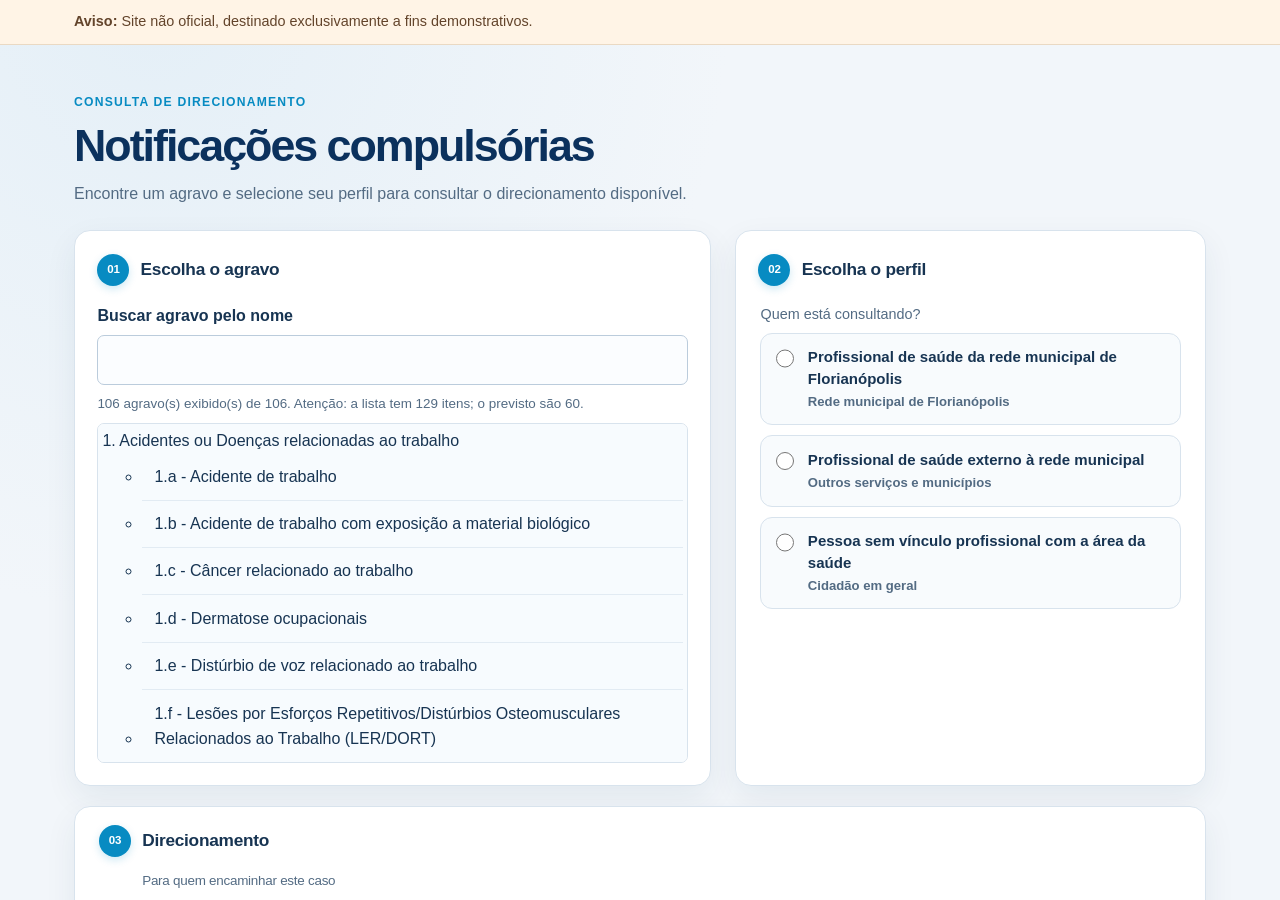
==== commit b07cc722: "Imprime na ficha apenas o texto da opção escolhida. Co-authored-by: Cursor <cursoragent@cursor.com>" ====
--- a/public/notificacao.html
+++ b/public/notificacao.html
@@ -6,8 +6,8 @@
   <meta http-equiv="Content-Security-Policy" content="default-src 'self'; script-src 'self'; style-src 'self'; img-src 'self' data:; connect-src 'self'; base-uri 'none'; form-action 'none'; object-src 'none'">
   <meta name="referrer" content="strict-origin-when-cross-origin">
   <title>Notificação Compulsória — Vigilância em Saúde (DEMONSTRAÇÃO)</title>
-  <link rel="stylesheet" href="css/styles.css?v=20261027-inline-form">
-  <link rel="stylesheet" href="css/formulario-acidente.css?v=20261027-inline-form">
+  <link rel="stylesheet" href="css/styles.css?v=20261028-pdf-texto">
+  <link rel="stylesheet" href="css/formulario-acidente.css?v=20261028-pdf-texto">
 </head>
 <body>
   <a class="pular" href="#principal">Pular para o conteúdo</a>
@@ -70,23 +70,9 @@
   <span class="pill">Notificação de Acidente</span>
   <button type="button" class="btn btn-back-consulta" data-voltar-consulta>&larr; Voltar &#224; consulta</button><span class="step-counter" id="stepCounter">Tela 1 de 6</span>
   </div>
-  <div class="shell-container">
-  <div class="alert" data-variant="destructive" role="note">
-  <strong>Protótipo demonstrativo: não informe dados reais.</strong>
-  <p>Os dados ficam armazenados somente neste navegador e não são enviados à Vigilância Epidemiológica.</p>
-  </div>
-  </div>
   <div class="shell-container hospital-alert-container">
   <div class="alert hospital-alert" role="note">
-  <strong>Orientação para hospitais</strong>
-  <p>Se você estiver em Hospital com Núcleo de Vigilância Hospitalar, comunique-o imediatamente:</p>
-  <ul>
-  <li>Hospital Florianópolis — (48) 3380-8700</li>
-  <li>Hospital Governador Celso Ramos — (48) 3664-3600</li>
-  <li>Hospital Infantil Joana de Gusmão — (48) 3664-3200</li>
-  <li>Hospital Nereu Ramos — (48) 3665-9401</li>
-  <li>Hospital Universitário — (48) 3721-2067</li>
-  </ul>
+  <p>Ao final do preenchimento, enviar o formulário para <a href="mailto:xxxx@floripa.sc.gov.br">xxxx@floripa.sc.gov.br</a>.</p>
   </div>
   </div>
   </header>
@@ -376,7 +362,7 @@
   <div class="bottom-bar" id="bottomBar">
   <div class="bottom-inner">
   <button type="button" class="btn" data-variant="outline" id="btnVoltar">← Voltar</button>
-  <button type="button" class="btn" id="btnContinuar">Continuar →</button>
+  <button type="button" class="btn" id="btnContinuar">Seguinte</button>
   </div>
   </div>
 
@@ -389,7 +375,7 @@
   <p class="pf-title">FORMULÁRIO COMPLETO — ACIDENTE DE TRABALHO</p>
   </div>
   <p class="pf-date">Data de impressão: <span id="pfDataImpressao"></span></p>
-  <p class="pf-note">Este protótipo não envia notificações. [x] indica uma opção selecionada; [ ] indica uma opção disponível não selecionada.</p>
+  <p class="pf-note">Este protótipo não envia notificações. Cada campo mostra somente o valor informado.</p>
   <div id="pfBlocks"></div>
   <div class="pf-sign">
   <div>Assinatura do profissional responsável</div>
@@ -412,7 +398,7 @@
   </div>
   </template>
 
-  <script src="js/formulario-acidente.js?v=20261027-inline-form" defer></script>
-  <script src="js/app.js?v=20261027-inline-form-manual-open" defer></script>
+  <script src="js/formulario-acidente.js?v=20261028-pdf-texto" defer></script>
+  <script src="js/app.js?v=20261028-pdf-texto" defer></script>
 </body>
 </html>
--- a/public/css/formulario-acidente.css
+++ b/public/css/formulario-acidente.css
@@ -6,7 +6,7 @@
 --border: #d8e3ed;
 --radius: 10px;
 
-min-height: 100vh;
+min-height: 0;
 display: flex;
 flex-direction: column;
 background: #ffffff;
@@ -312,7 +312,7 @@
 }
 @media print {
 @page { size: A4; margin: 1.5cm; }
-html, body { background: #ffffff !important; color: #000 !important; }
+html, body { height: auto !important; overflow: visible !important; display: block !important; background: #ffffff !important; color: #000 !important; }
 body * { visibility: hidden; }
 .form-app, .form-app *, .dialog, .dialog *, .toast, .toast * { display: none !important; }
 #printArea, #printArea * { visibility: visible; }
@@ -345,6 +345,8 @@
 .form-app .alert p { margin: 0; }
 .form-app .hospital-alert { border-color: #d8e3ed; background: #e8f3f9; color: #173452; }
 .form-app .hospital-alert ul { display: grid; gap: 2px; margin: 4px 0 0; padding-left: 20px; list-style: disc; }
+.form-app .hospital-alert ul + p { margin-top: 10px; }
+.form-app .hospital-alert a { color: inherit; font-weight: 700; }
 .form-app .btn { display: inline-flex; align-items: center; justify-content: center; gap: 6px; min-height: 36px; padding: 8px 14px; border: 1px solid transparent; border-radius: 8px; background: #078bc2; color: #fff; font: inherit; font-size: 14px; font-weight: 600; cursor: pointer; }
 .form-app .btn:hover { background: #0675a5; }
 .form-app .btn[data-variant="outline"], .form-app .btn[data-variant="ghost"] { border-color: #d8e3ed; background: #fff; color: #173452; }
@@ -364,10 +366,67 @@
 .acidente-inline dialog.dialog header h2 { margin: 0; font-size: 18px; font-weight: 600; }
 .acidente-inline dialog.dialog header p { margin: 0; color: #536b83; font-size: 14px; }
 .form-app .btn-back-consulta { min-height: 32px; padding: 6px 10px; background: #fff; color: #0b315d; border: 1px solid #d8e3ed; font-size: 13px; }
-body.modo-formulario-acidente #principal { display: block; max-width: 760px; padding-top: 1rem; }
+html:has(body.modo-formulario-acidente) {
+  height: 100%;
+  height: 100dvh;
+  overflow: hidden;
+}
+body.modo-formulario-acidente {
+  height: 100%;
+  overflow: hidden;
+  display: flex;
+  flex-direction: column;
+}
+body.modo-formulario-acidente .aviso { flex: none; }
+body.modo-formulario-acidente #principal {
+  display: flex;
+  flex: 1;
+  flex-direction: column;
+  width: 100%;
+  max-width: 760px;
+  min-height: 0;
+  margin: 0 auto;
+  padding-top: .75rem;
+  padding-bottom: 0;
+  overflow: hidden;
+}
 body.modo-formulario-acidente #principal > :not(section[aria-labelledby="h-resultado"]) { display: none; }
-body.modo-formulario-acidente #principal > section[aria-labelledby="h-resultado"] { padding: 0; overflow: visible; border: 0; box-shadow: none; background: transparent; }
+body.modo-formulario-acidente #principal > section[aria-labelledby="h-resultado"] {
+  display: flex;
+  flex: 1;
+  flex-direction: column;
+  min-height: 0;
+  padding: 0;
+  overflow: hidden;
+  border: 0;
+  box-shadow: none;
+  background: transparent;
+}
 body.modo-formulario-acidente #principal > section[aria-labelledby="h-resultado"] > h2 { display: none; }
-body.modo-formulario-acidente #resultado { padding: 0; }
+body.modo-formulario-acidente #resultado {
+  display: flex;
+  flex: 1;
+  flex-direction: column;
+  min-height: 0;
+  padding: 0;
+  overflow: hidden;
+}
+body.modo-formulario-acidente .acidente-inline,
+body.modo-formulario-acidente .form-app {
+  display: flex;
+  flex: 1;
+  flex-direction: column;
+  min-height: 0;
+  height: auto;
+  overflow: hidden;
+}
+body.modo-formulario-acidente .form-app .top-bar { position: static; flex: none; }
+body.modo-formulario-acidente .step-area {
+  flex: 1;
+  min-height: 0;
+  overflow: auto;
+}
+body.modo-formulario-acidente .bottom-bar,
+body.modo-formulario-acidente .app-footer { position: static; flex: none; }
 body.modo-formulario-acidente .rodape { display: none; }
 @media (max-width: 640px) { .form-app .btn-back-consulta { width: auto; } }
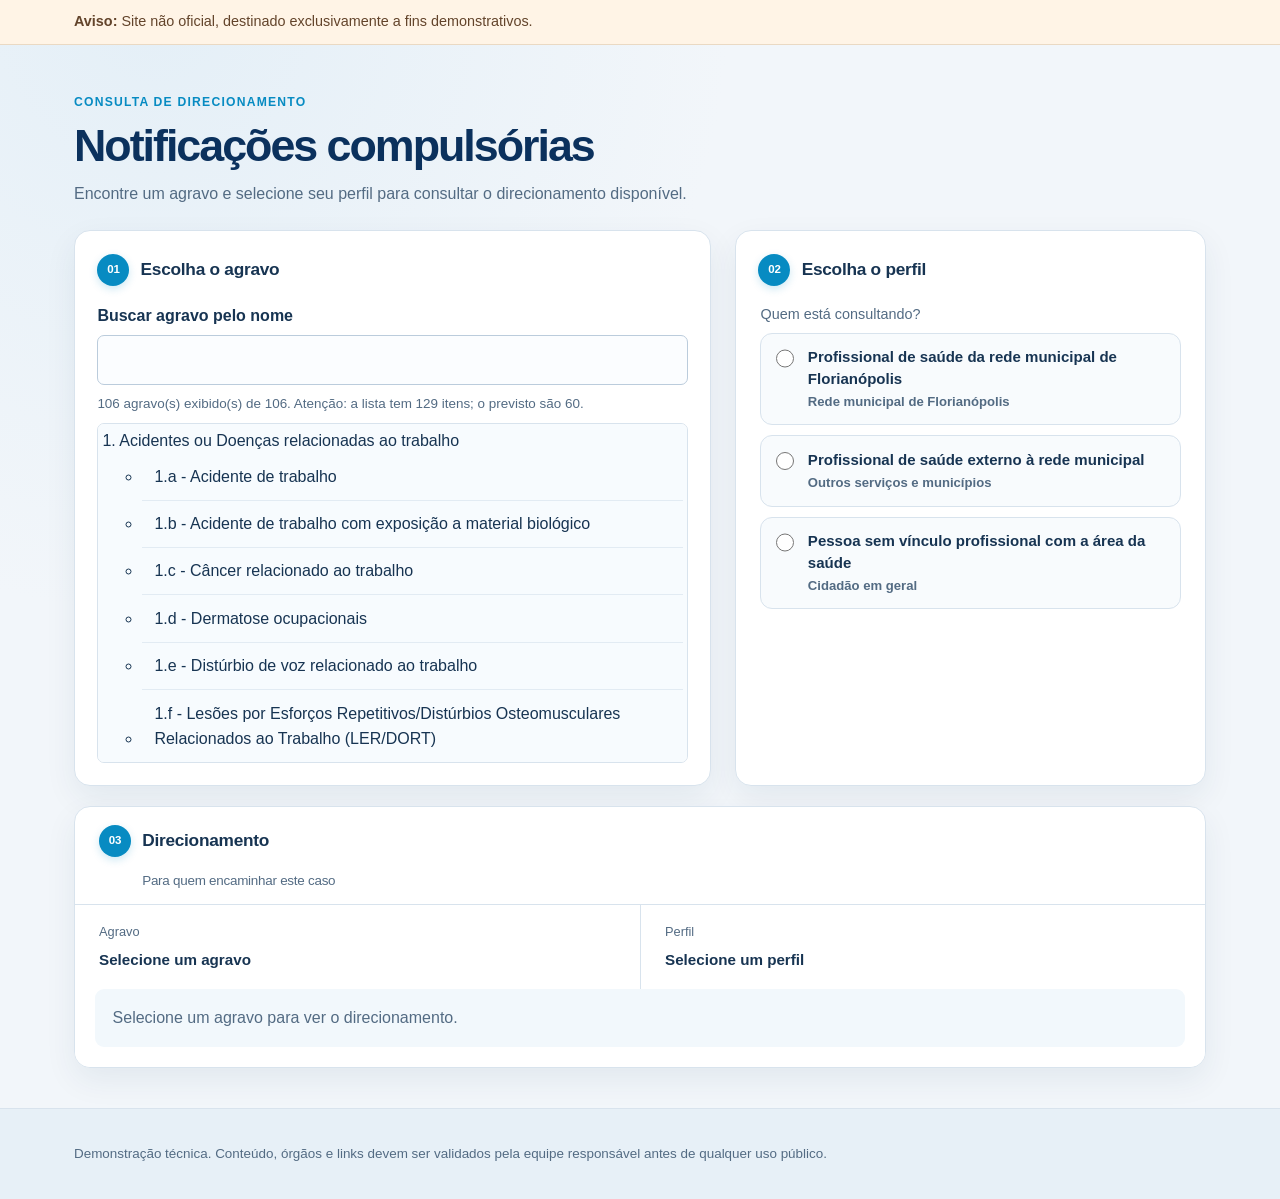
==== commit ad8761cc: "Inclui os formulários dos agravos 1.b e 1.c e orienta o envio do PDF para a Saúde do Trabalhador. Co" ====
--- a/public/notificacao.html
+++ b/public/notificacao.html
@@ -6,8 +6,8 @@
   <meta http-equiv="Content-Security-Policy" content="default-src 'self'; script-src 'self'; style-src 'self'; img-src 'self' data:; connect-src 'self'; base-uri 'none'; form-action 'none'; object-src 'none'">
   <meta name="referrer" content="strict-origin-when-cross-origin">
   <title>Notificação Compulsória — Vigilância em Saúde (DEMONSTRAÇÃO)</title>
-  <link rel="stylesheet" href="css/styles.css?v=20261028-pdf-texto">
-  <link rel="stylesheet" href="css/formulario-acidente.css?v=20261028-pdf-texto">
+  <link rel="stylesheet" href="css/styles.css?v=20261028-email-saude-trab">
+  <link rel="stylesheet" href="css/formulario-acidente.css?v=20261028-email-saude-trab">
 </head>
 <body>
   <a class="pular" href="#principal">Pular para o conteúdo</a>
@@ -72,7 +72,7 @@
   </div>
   <div class="shell-container hospital-alert-container">
   <div class="alert hospital-alert" role="note">
-  <p>Ao final do preenchimento, enviar o formulário para <a href="mailto:xxxx@floripa.sc.gov.br">xxxx@floripa.sc.gov.br</a>.</p>
+  <p>Ao concluir, baixe o arquivo em PDF e encaminhe-o para o e-mail <a href="mailto:saudetrab.sms@floripa.sc.gov.br">saudetrab.sms@floripa.sc.gov.br</a>.</p>
   </div>
   </div>
   </header>
@@ -398,7 +398,7 @@
   </div>
   </template>
 
-  <script src="js/formulario-acidente.js?v=20261028-pdf-texto" defer></script>
-  <script src="js/app.js?v=20261028-pdf-texto" defer></script>
+  <script src="js/formulario-acidente.js?v=20261028-email-saude-trab" defer></script>
+  <script src="js/app.js?v=20261028-email-saude-trab" defer></script>
 </body>
 </html>
--- a/public/css/formulario-acidente.css
+++ b/public/css/formulario-acidente.css
@@ -346,7 +346,7 @@
 .form-app .hospital-alert { border-color: #d8e3ed; background: #e8f3f9; color: #173452; }
 .form-app .hospital-alert ul { display: grid; gap: 2px; margin: 4px 0 0; padding-left: 20px; list-style: disc; }
 .form-app .hospital-alert ul + p { margin-top: 10px; }
-.form-app .hospital-alert a { color: inherit; font-weight: 700; }
+.form-app [hidden] { display: none !important; }
 .form-app .btn { display: inline-flex; align-items: center; justify-content: center; gap: 6px; min-height: 36px; padding: 8px 14px; border: 1px solid transparent; border-radius: 8px; background: #078bc2; color: #fff; font: inherit; font-size: 14px; font-weight: 600; cursor: pointer; }
 .form-app .btn:hover { background: #0675a5; }
 .form-app .btn[data-variant="outline"], .form-app .btn[data-variant="ghost"] { border-color: #d8e3ed; background: #fff; color: #173452; }
